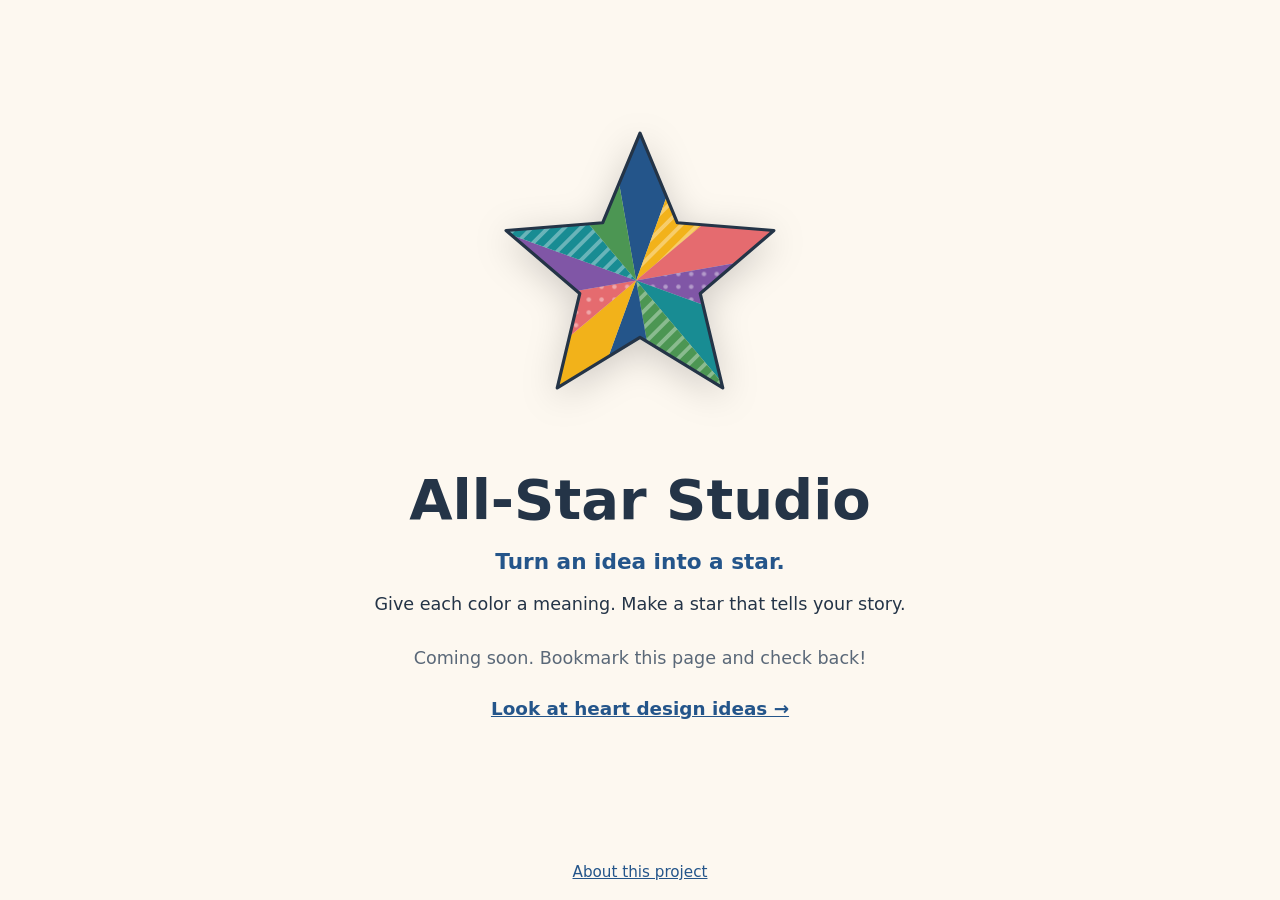
==== index.html @ 8a35b2a9 "Add heart ideas reference page linked from landing page Shows CVS Health heart pin photos grouped by" ====
<!doctype html>
<html lang="en">
<head>
  <meta charset="utf-8">
  <meta name="viewport" content="width=device-width, initial-scale=1">
  <title>All-Star Studio</title>
  <meta name="description" content="Turn an idea into a star. Give each color a meaning. Make a star that tells your story.">
  <link rel="icon" href="./assets/star.svg" type="image/svg+xml">
  <link rel="stylesheet" href="./css/styles.css">
</head>
<body>
  <main class="welcome">
    <img class="star" src="./assets/star.svg" alt="A colorful five-point star" width="320" height="320">
    <h1>All-Star Studio</h1>
    <p class="tagline">Turn an idea into a star.</p>
    <p>Give each color a meaning. Make a star that tells your story.</p>
    <p class="soon">Coming soon. Bookmark this page and check back!</p>
    <p class="ideas-link"><a href="./ideas/">Look at heart design ideas &rarr;</a></p>
  </main>
  <footer><a href="./docs/">About this project</a></footer>
</body>
</html>
---- css/styles.css ----
:root {
  --bg: #fdf8f0;
  --ink: #243447;
  --muted: #5a6878;
  --accent: #24558A;
}
@media (prefers-color-scheme: dark) {
  :root { --bg: #16202b; --ink: #f3efe7; --muted: #b5bfca; --accent: #F2B21A; }
}
* { box-sizing: border-box; }
body {
  margin: 0;
  min-height: 100vh;
  display: flex;
  flex-direction: column;
  background: var(--bg);
  color: var(--ink);
  font-family: system-ui, -apple-system, "Segoe UI", Roboto, sans-serif;
  line-height: 1.5;
}
.welcome > * { max-width: 100%; }
.welcome {
  flex: 1;
  display: flex;
  flex-direction: column;
  align-items: center;
  justify-content: center;
  text-align: center;
  padding: 32px 16px;
}
.star {
  width: min(320px, 70vw);
  height: auto;
  filter: drop-shadow(0 8px 18px rgba(0, 0, 0, .18));
  animation: float 6s ease-in-out infinite;
}
@keyframes float { 50% { transform: translateY(-10px) rotate(2deg); } }
@media (prefers-reduced-motion: reduce) { .star { animation: none; } }
h1 { font-size: clamp(2.2rem, 7vw, 3.5rem); margin: 24px 0 4px; }
.tagline { font-size: 1.35rem; font-weight: 600; color: var(--accent); margin: 0 0 12px; }
p { margin: 0 0 8px; font-size: 1.1rem; }
.soon { margin-top: 20px; color: var(--muted); }
footer { text-align: center; padding: 16px; font-size: .95rem; }
a { color: var(--accent); }
.ideas-link { margin-top: 16px; font-size: 1.15rem; font-weight: 600; }
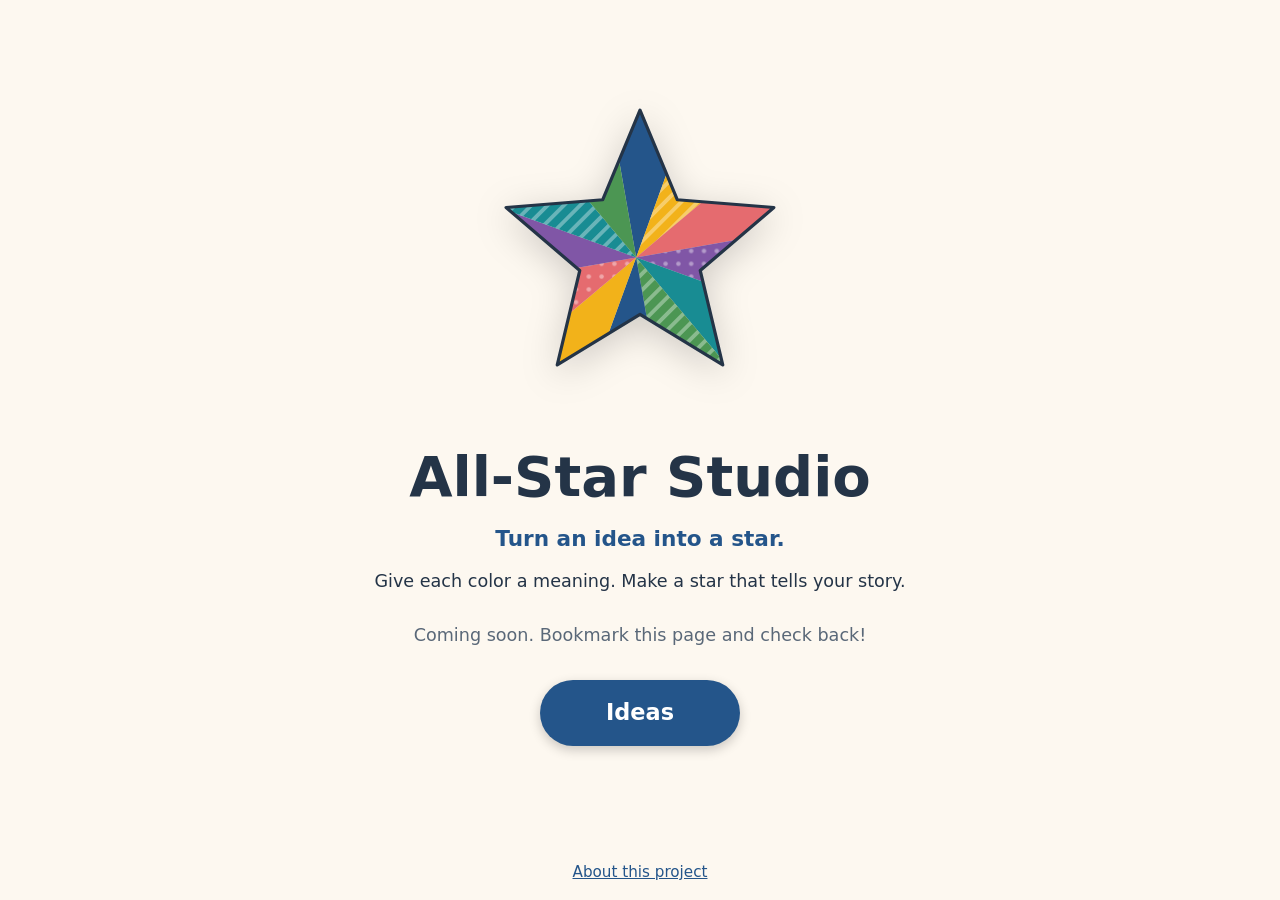
==== commit 25e079b5: "Make Ideas a large button on the landing page Co-Authored-By: Claude Opus 5.5 <noreply@anthropic.com" ====
--- a/index.html
+++ b/index.html
@@ -15,7 +15,7 @@
     <p class="tagline">Turn an idea into a star.</p>
     <p>Give each color a meaning. Make a star that tells your story.</p>
     <p class="soon">Coming soon. Bookmark this page and check back!</p>
-    <p class="ideas-link"><a href="./ideas/">Look at heart design ideas &rarr;</a></p>
+    <p class="ideas-link"><a class="button" href="./ideas/">Ideas</a></p>
   </main>
   <footer><a href="./docs/">About this project</a></footer>
 </body>
--- a/css/styles.css
+++ b/css/styles.css
@@ -42,4 +42,18 @@
 .soon { margin-top: 20px; color: var(--muted); }
 footer { text-align: center; padding: 16px; font-size: .95rem; }
 a { color: var(--accent); }
-.ideas-link { margin-top: 16px; font-size: 1.15rem; font-weight: 600; }
+.ideas-link { margin-top: 24px; }
+.button {
+  display: inline-block;
+  min-width: 200px;
+  padding: 16px 40px;
+  border-radius: 999px;
+  background: #24558A;
+  color: #fff;
+  font-size: 1.4rem;
+  font-weight: 700;
+  text-decoration: none;
+  box-shadow: 0 4px 12px rgba(0, 0, 0, .2);
+}
+.button:hover { background: #1b4470; }
+.button:focus-visible { outline: 3px solid var(--accent); outline-offset: 4px; }
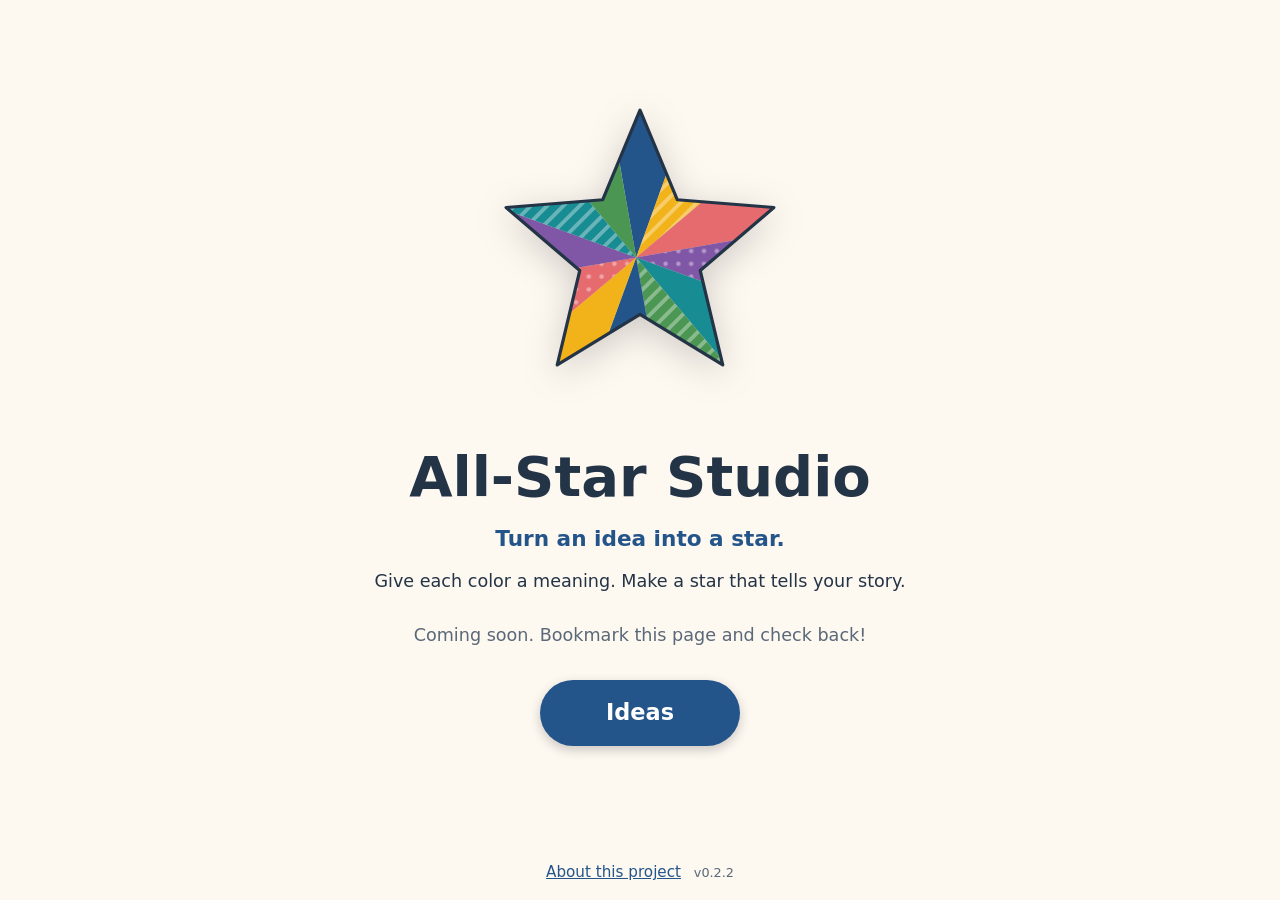
==== commit 0ad29e94: "Add SemVer versioning policy, changelog, and version sync test (v0.2.2) Co-Authored-By: Claude Opus " ====
--- a/index.html
+++ b/index.html
@@ -17,6 +17,7 @@
     <p class="soon">Coming soon. Bookmark this page and check back!</p>
     <p class="ideas-link"><a class="button" href="./ideas/">Ideas</a></p>
   </main>
-  <footer><a href="./docs/">About this project</a></footer>
+  <footer><a href="./docs/">About this project</a> <span class="version" data-app-version></span></footer>
+  <script type="module" src="./js/version.js"></script>
 </body>
 </html>
--- a/css/styles.css
+++ b/css/styles.css
@@ -57,3 +57,4 @@
 }
 .button:hover { background: #1b4470; }
 .button:focus-visible { outline: 3px solid var(--accent); outline-offset: 4px; }
+.version { margin-left: 8px; color: var(--muted); font-size: .8rem; }
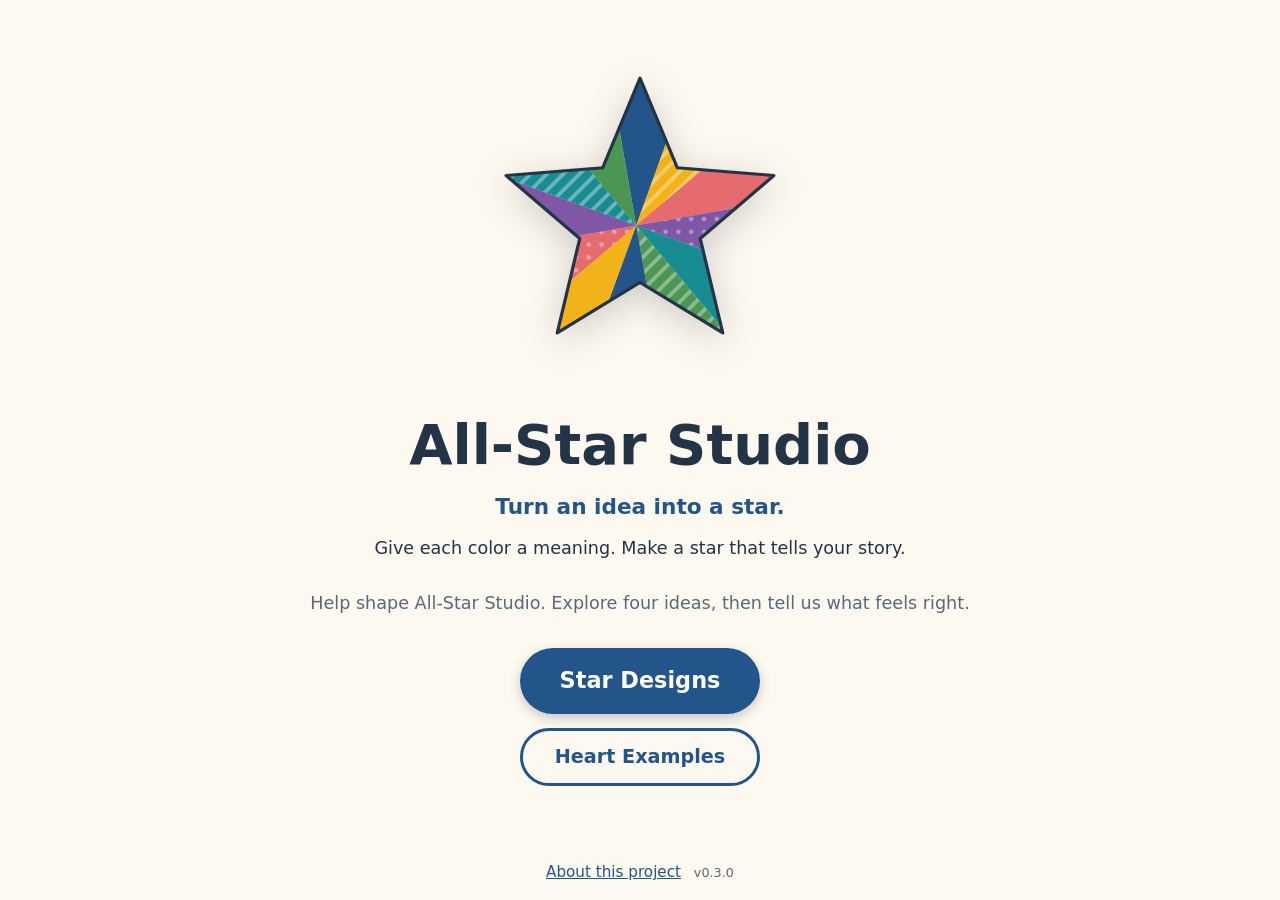
==== commit ea59b435: "Add Star Designs gallery and preference questions (v0.3.0) Eight original SVG star prototypes across" ====
--- a/index.html
+++ b/index.html
@@ -14,8 +14,11 @@
     <h1>All-Star Studio</h1>
     <p class="tagline">Turn an idea into a star.</p>
     <p>Give each color a meaning. Make a star that tells your story.</p>
-    <p class="soon">Coming soon. Bookmark this page and check back!</p>
-    <p class="ideas-link"><a class="button" href="./ideas/">Ideas</a></p>
+    <p class="soon">Help shape All-Star Studio. Explore four ideas, then tell us what feels right.</p>
+    <div class="home-actions">
+      <a class="button" href="./designs/">Star Designs</a>
+      <a class="button button-outline" href="./ideas/">Heart Examples</a>
+    </div>
   </main>
   <footer><a href="./docs/">About this project</a> <span class="version" data-app-version></span></footer>
   <script type="module" src="./js/version.js"></script>
--- a/css/styles.css
+++ b/css/styles.css
@@ -42,7 +42,7 @@
 .soon { margin-top: 20px; color: var(--muted); }
 footer { text-align: center; padding: 16px; font-size: .95rem; }
 a { color: var(--accent); }
-.ideas-link { margin-top: 24px; }
+.home-actions { margin-top: 24px; display: flex; flex-direction: column; align-items: center; gap: 14px; }
 .button {
   display: inline-block;
   min-width: 200px;
@@ -58,3 +58,7 @@
 .button:hover { background: #1b4470; }
 .button:focus-visible { outline: 3px solid var(--accent); outline-offset: 4px; }
 .version { margin-left: 8px; color: var(--muted); font-size: .8rem; }
+.button-outline { background: transparent; color: var(--accent); border: 3px solid currentColor; box-shadow: none; font-size: 1.2rem; padding: 12px 32px; }
+.button-outline:hover { background: transparent; }
+.status { max-width: 65ch; text-align: left; display: grid; gap: 10px; margin-top: 24px; }
+.status h2 { margin: 0; text-align: center; }
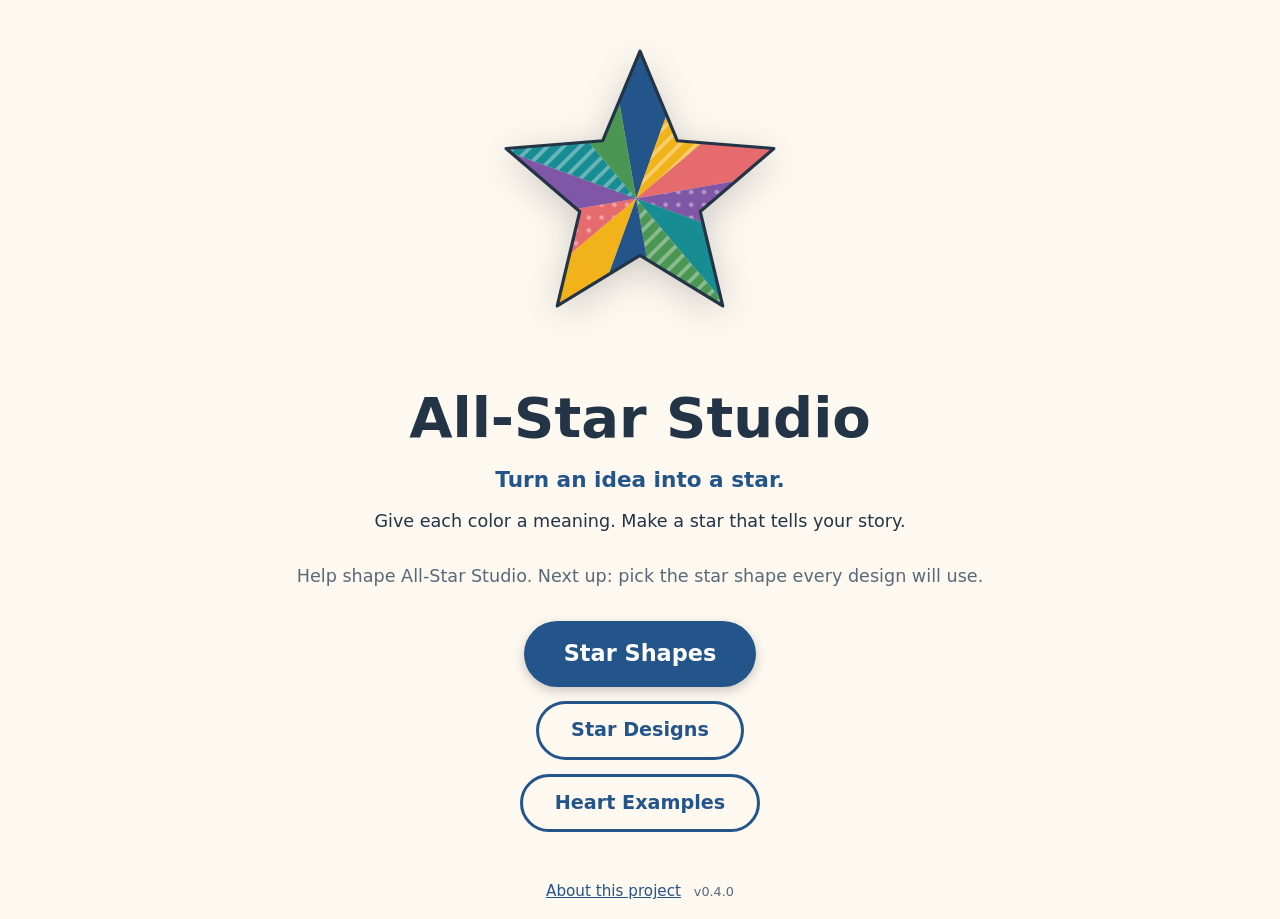
==== commit 45e66565: "Add Star Shapes page with rounded heart-style star silhouettes (v0.4.0) Five generated star shapes, " ====
--- a/index.html
+++ b/index.html
@@ -14,9 +14,10 @@
     <h1>All-Star Studio</h1>
     <p class="tagline">Turn an idea into a star.</p>
     <p>Give each color a meaning. Make a star that tells your story.</p>
-    <p class="soon">Help shape All-Star Studio. Explore four ideas, then tell us what feels right.</p>
+    <p class="soon">Help shape All-Star Studio. Next up: pick the star shape every design will use.</p>
     <div class="home-actions">
-      <a class="button" href="./designs/">Star Designs</a>
+      <a class="button" href="./shapes/">Star Shapes</a>
+      <a class="button button-outline" href="./designs/">Star Designs</a>
       <a class="button button-outline" href="./ideas/">Heart Examples</a>
     </div>
   </main>
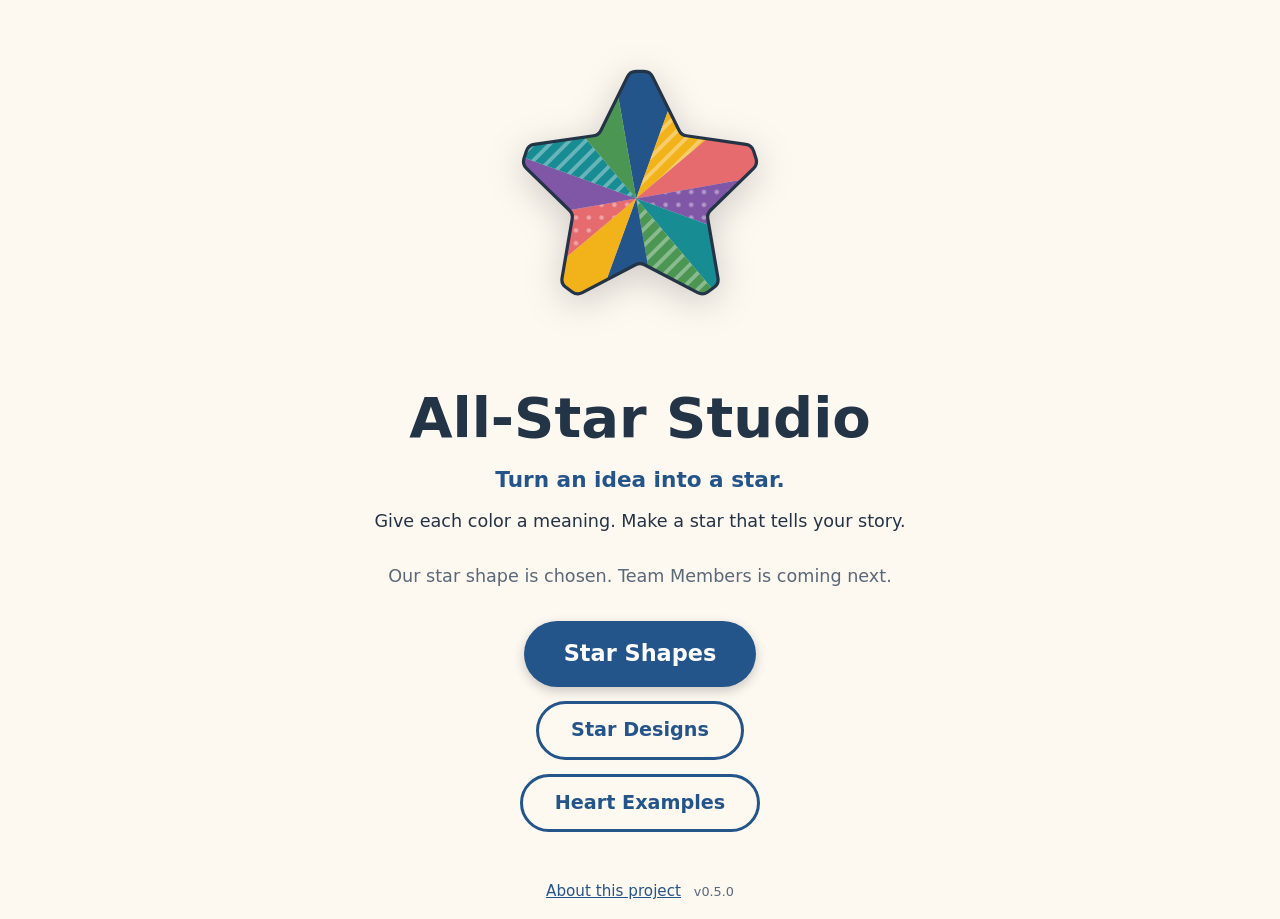
==== commit be265c9d: "Make shape F the house star silhouette everywhere (v0.5.0) Homepage star, favicon, and all eight Sta" ====
--- a/index.html
+++ b/index.html
@@ -14,7 +14,7 @@
     <h1>All-Star Studio</h1>
     <p class="tagline">Turn an idea into a star.</p>
     <p>Give each color a meaning. Make a star that tells your story.</p>
-    <p class="soon">Help shape All-Star Studio. Next up: pick the star shape every design will use.</p>
+    <p class="soon">Our star shape is chosen. Team Members is coming next.</p>
     <div class="home-actions">
       <a class="button" href="./shapes/">Star Shapes</a>
       <a class="button button-outline" href="./designs/">Star Designs</a>
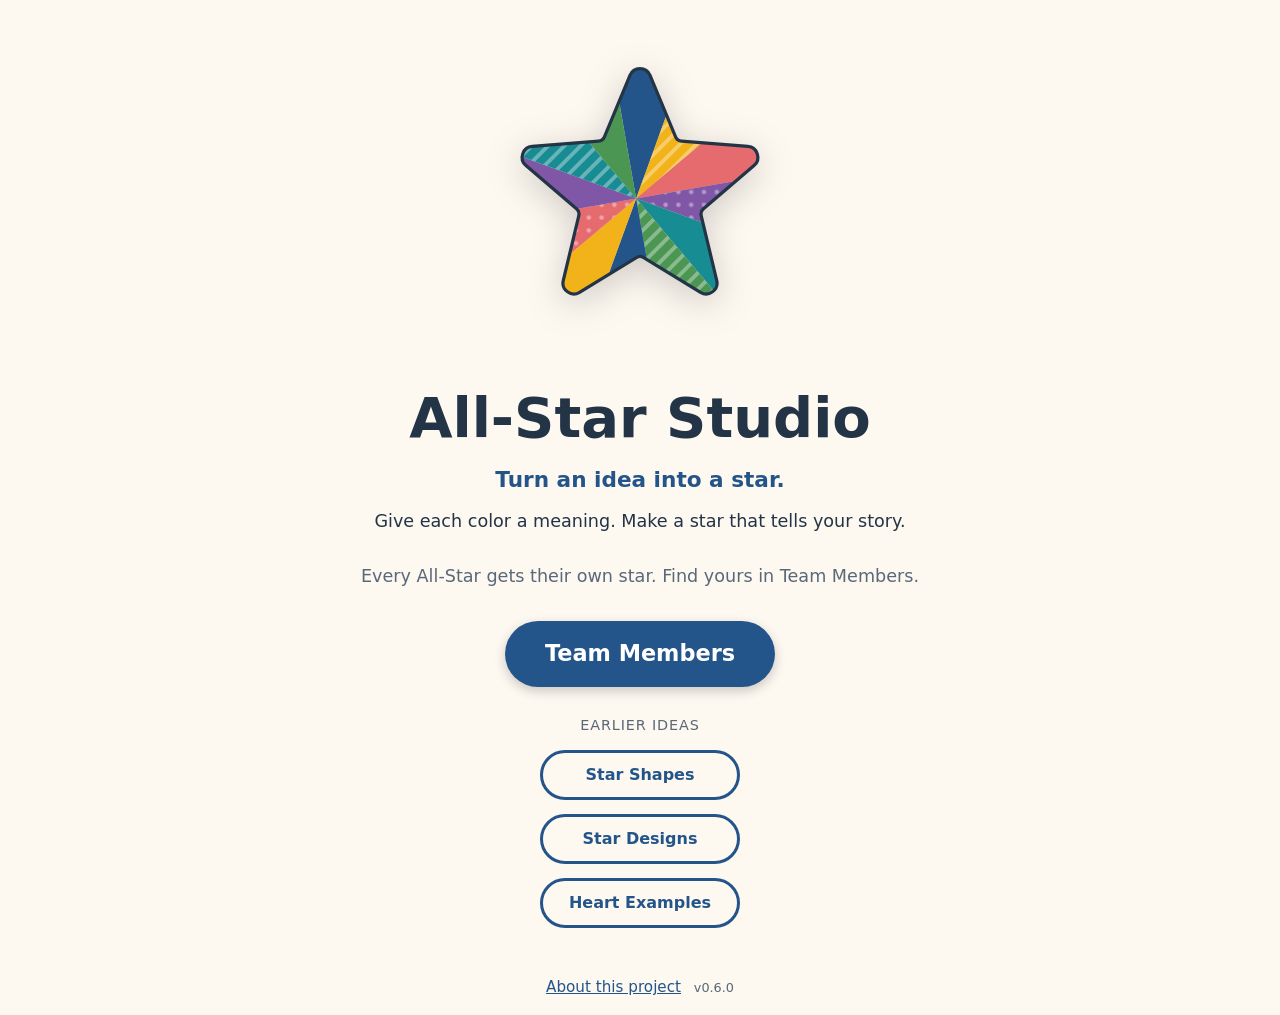
==== commit 3cb6e7ae: "Add Team Members with personal avatar stars; house shape B (v0.6.0) Member list and pages for Becky," ====
--- a/index.html
+++ b/index.html
@@ -14,11 +14,13 @@
     <h1>All-Star Studio</h1>
     <p class="tagline">Turn an idea into a star.</p>
     <p>Give each color a meaning. Make a star that tells your story.</p>
-    <p class="soon">Our star shape is chosen. Team Members is coming next.</p>
+    <p class="soon">Every All-Star gets their own star. Find yours in Team Members.</p>
     <div class="home-actions">
-      <a class="button" href="./shapes/">Star Shapes</a>
-      <a class="button button-outline" href="./designs/">Star Designs</a>
-      <a class="button button-outline" href="./ideas/">Heart Examples</a>
+      <a class="button" href="./members/">Team Members</a>
+      <p class="earlier">Earlier ideas</p>
+      <a class="button button-outline button-small" href="./shapes/">Star Shapes</a>
+      <a class="button button-outline button-small" href="./designs/">Star Designs</a>
+      <a class="button button-outline button-small" href="./ideas/">Heart Examples</a>
     </div>
   </main>
   <footer><a href="./docs/">About this project</a> <span class="version" data-app-version></span></footer>
--- a/css/styles.css
+++ b/css/styles.css
@@ -62,3 +62,5 @@
 .button-outline:hover { background: transparent; }
 .status { max-width: 65ch; text-align: left; display: grid; gap: 10px; margin-top: 24px; }
 .status h2 { margin: 0; text-align: center; }
+.earlier { margin: 14px 0 0; color: var(--muted); font-size: .9rem; letter-spacing: .06em; text-transform: uppercase; }
+.button-small { font-size: 1rem; padding: 10px 26px; min-width: 200px; }
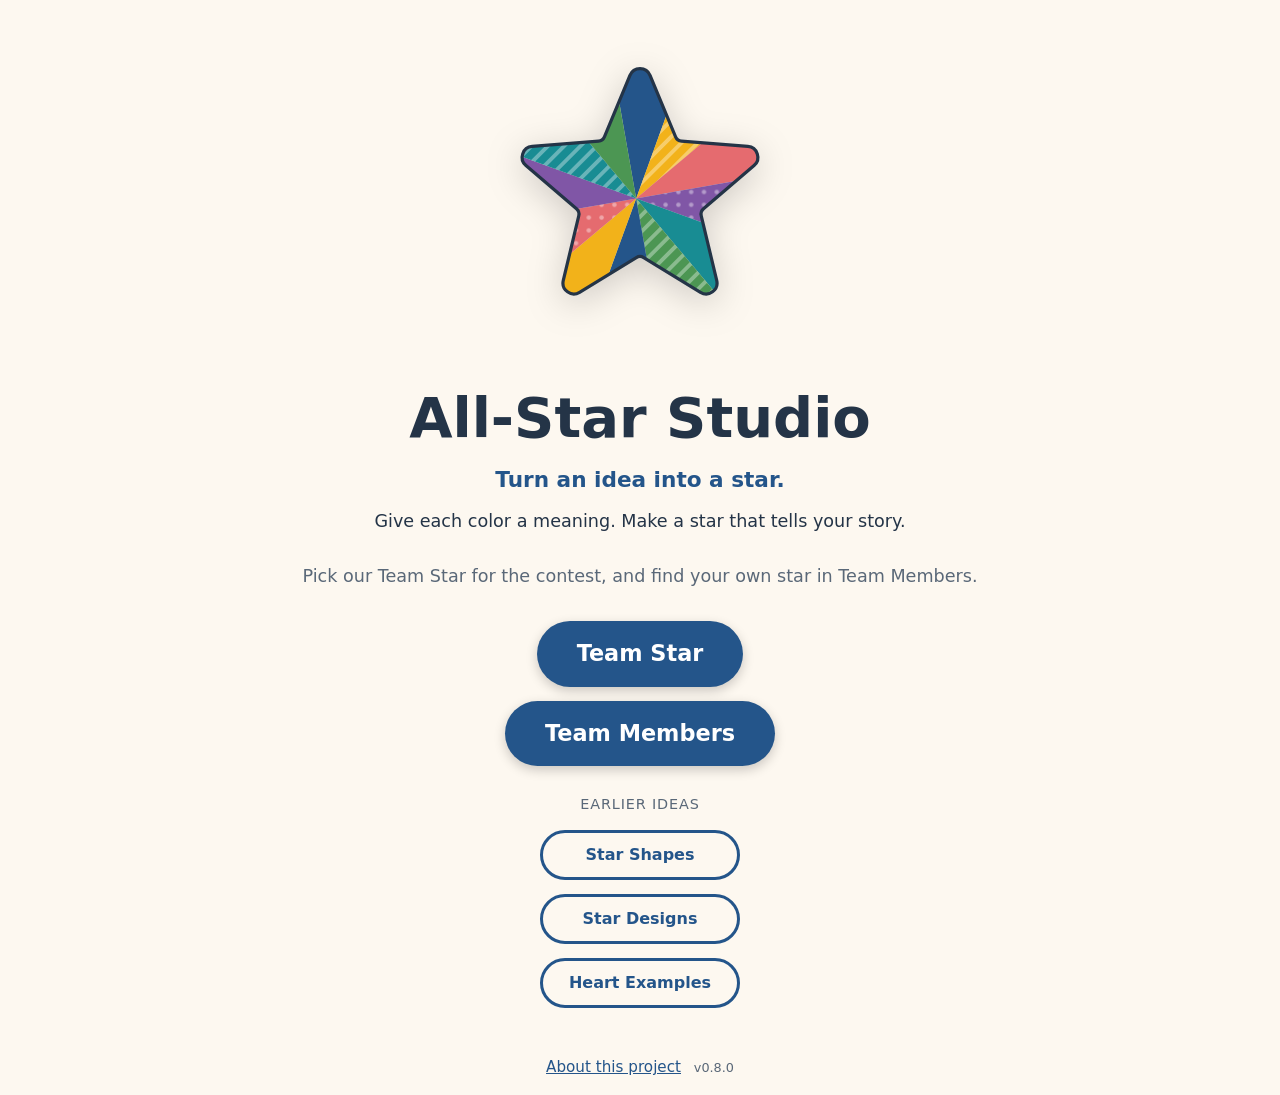
==== commit a36fe0ea: "Add Team Star page with four contest logo options (v0.8.0) A colorful rays, B pieces of everyone, C " ====
--- a/index.html
+++ b/index.html
@@ -14,8 +14,9 @@
     <h1>All-Star Studio</h1>
     <p class="tagline">Turn an idea into a star.</p>
     <p>Give each color a meaning. Make a star that tells your story.</p>
-    <p class="soon">Every All-Star gets their own star. Find yours in Team Members.</p>
+    <p class="soon">Pick our Team Star for the contest, and find your own star in Team Members.</p>
     <div class="home-actions">
+      <a class="button" href="./team/">Team Star</a>
       <a class="button" href="./members/">Team Members</a>
       <p class="earlier">Earlier ideas</p>
       <a class="button button-outline button-small" href="./shapes/">Star Shapes</a>
